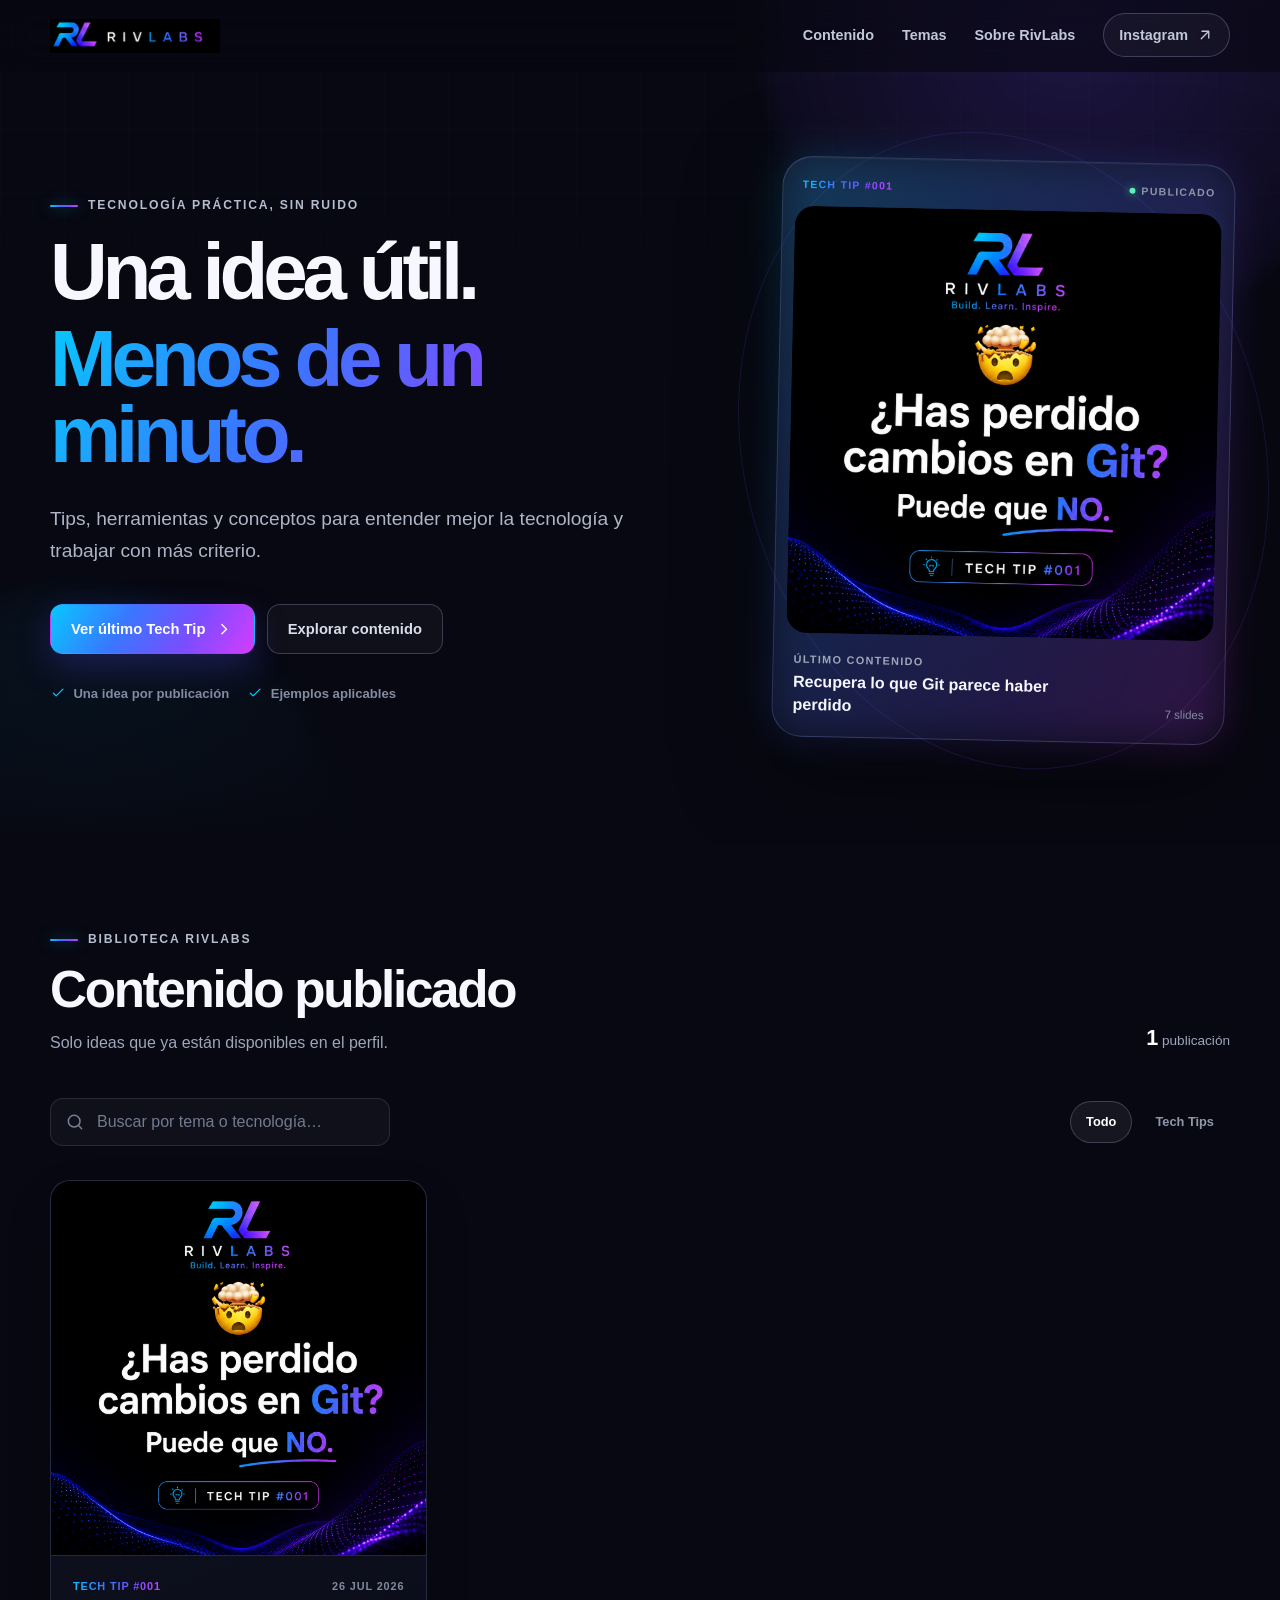
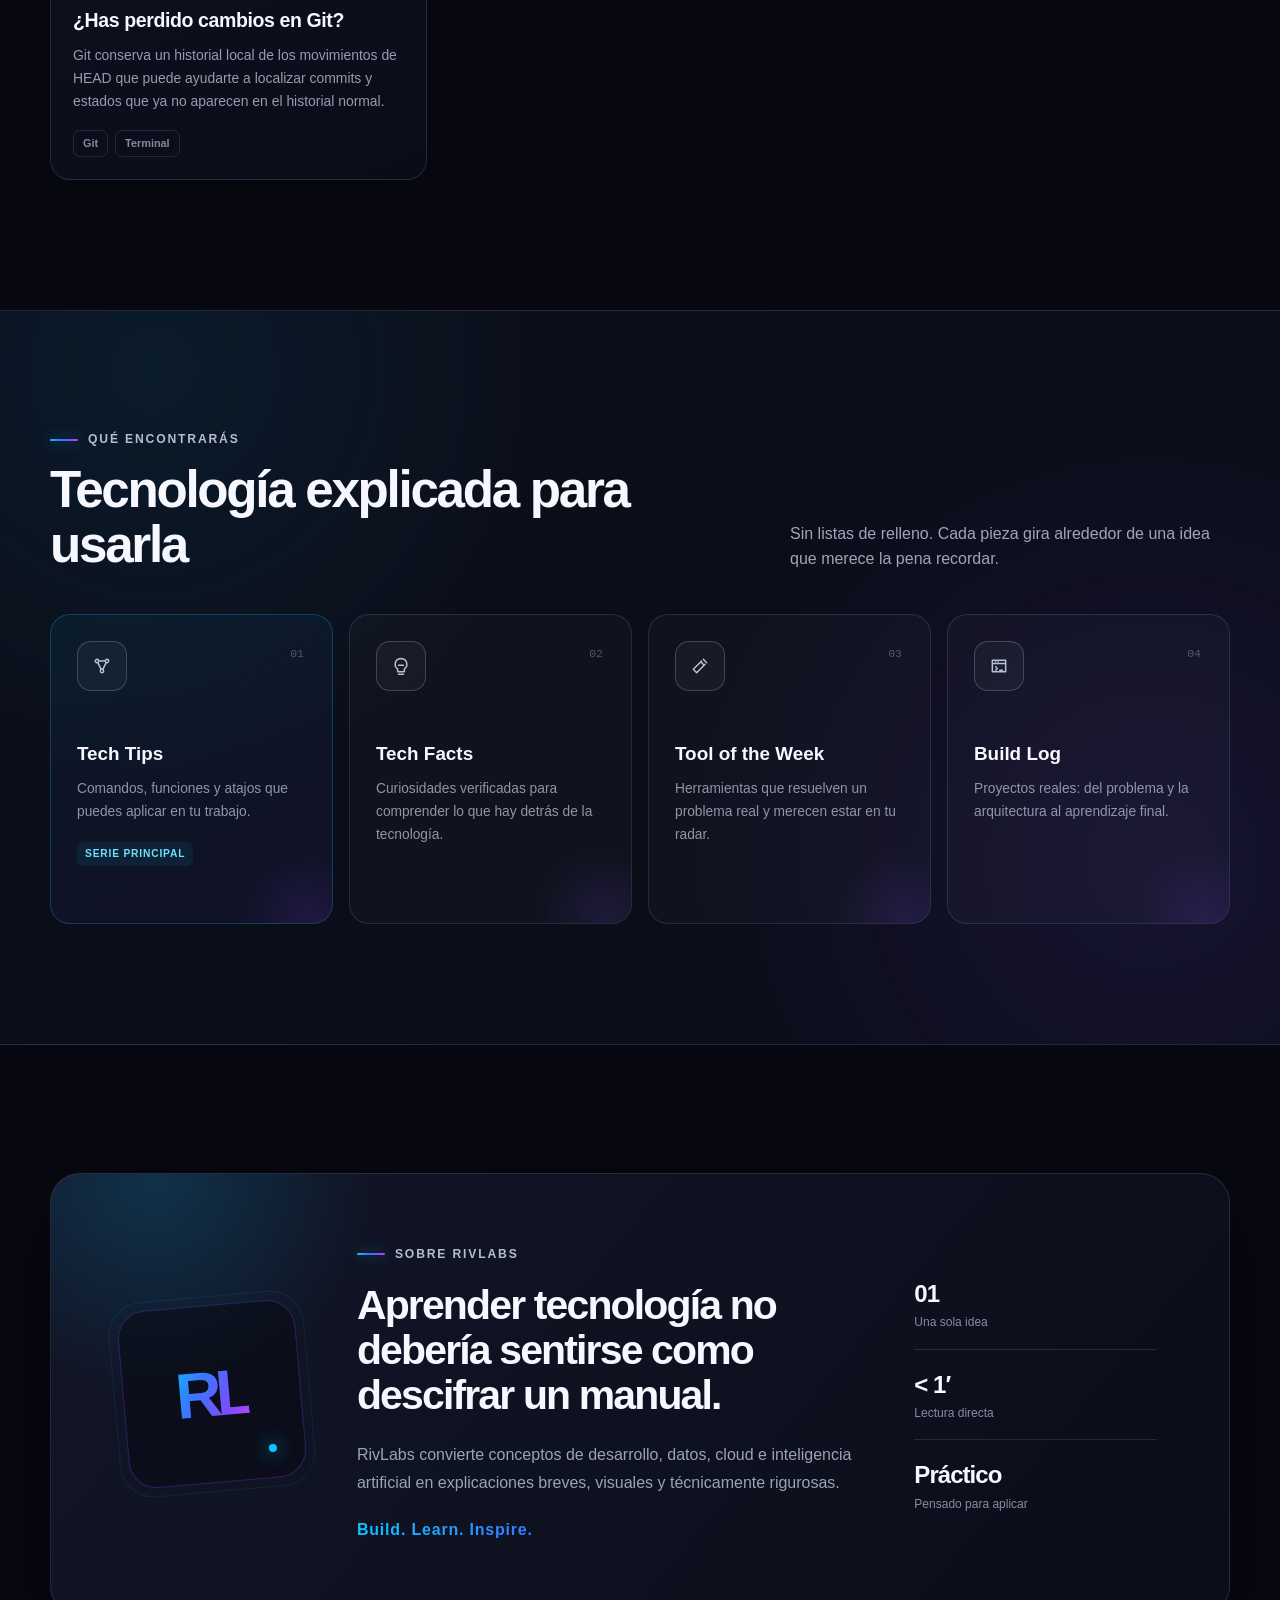
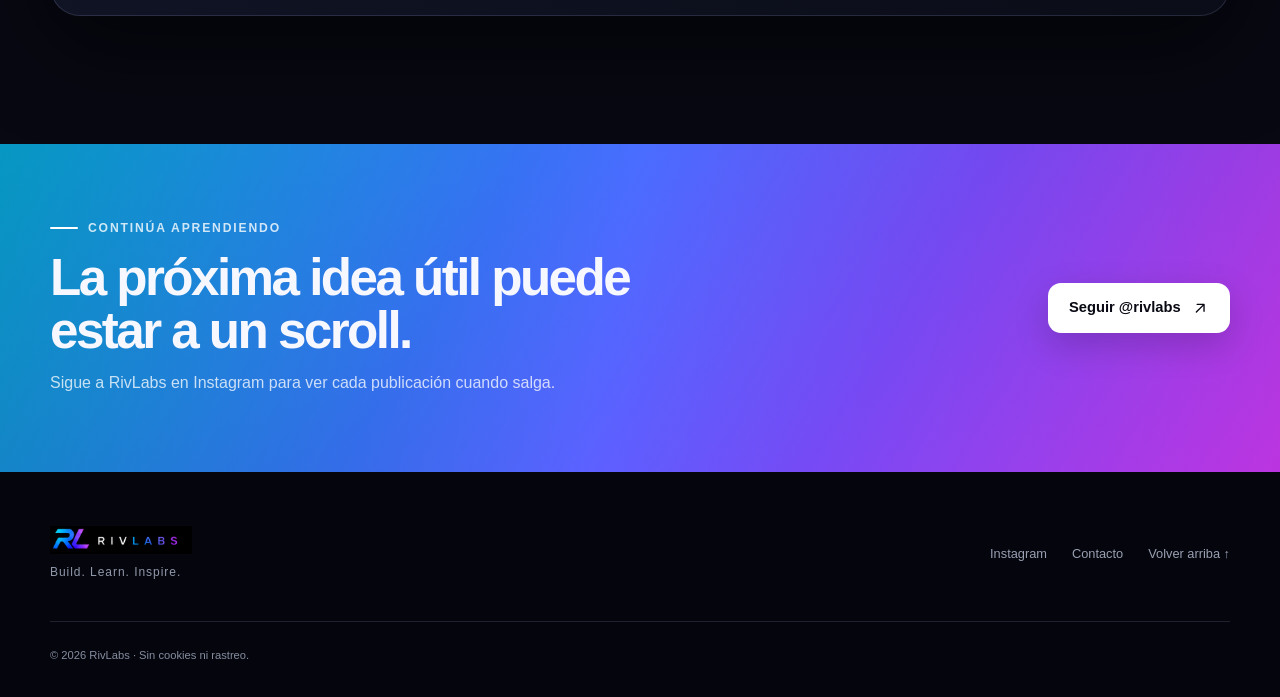
==== index.html @ 7b620192 "Launch RivLabs public content site" ====
<!doctype html>
<html lang="es">
<head>
  <meta charset="utf-8">
  <meta name="viewport" content="width=device-width, initial-scale=1">
  <meta name="theme-color" content="#070811">
  <meta name="description" content="RivLabs enseña una idea tecnológica útil en menos de un minuto: Git, Python, SQL, APIs, cloud, datos, IA y automatización.">
  <meta name="robots" content="index, follow">
  <link rel="canonical" href="https://rivlabs-arch.github.io/">
  <link rel="icon" type="image/png" href="./assets/brand/rivlabs-icon-512.png">
  <link rel="manifest" href="./site.webmanifest">
  <meta property="og:type" content="website">
  <meta property="og:locale" content="es_ES">
  <meta property="og:site_name" content="RivLabs">
  <meta property="og:title" content="RivLabs — Build. Learn. Inspire.">
  <meta property="og:description" content="Una idea tecnológica útil en menos de un minuto.">
  <meta property="og:url" content="https://rivlabs-arch.github.io/">
  <meta property="og:image" content="https://rivlabs-arch.github.io/assets/social/rivlabs-social-preview.png">
  <meta name="twitter:card" content="summary_large_image">
  <meta name="twitter:title" content="RivLabs — Build. Learn. Inspire.">
  <meta name="twitter:description" content="Una idea tecnológica útil en menos de un minuto.">
  <meta name="twitter:image" content="https://rivlabs-arch.github.io/assets/social/rivlabs-social-preview.png">
  <title>RivLabs — Una idea útil en menos de un minuto</title>
  <link rel="stylesheet" href="./styles.css">
  <script type="application/ld+json">
  {
    "@context": "https://schema.org",
    "@type": "WebSite",
    "name": "RivLabs",
    "url": "https://rivlabs-arch.github.io/",
    "description": "Una idea tecnológica útil en menos de un minuto.",
    "inLanguage": "es-ES",
    "sameAs": ["https://www.instagram.com/rivlabs/"]
  }
  </script>
</head>
<body>
  <a class="skip-link" href="#contenido">Saltar al contenido</a>

  <header class="site-header" data-header>
    <div class="header-inner shell">
      <a class="brand" href="#inicio" aria-label="RivLabs, inicio">
        <img src="./assets/brand/rivlabs-logo.png" alt="RivLabs" width="410" height="82">
      </a>

      <button class="menu-toggle" type="button" aria-expanded="false" aria-controls="main-nav" data-menu-toggle>
        <span class="sr-only">Abrir menú</span>
        <span aria-hidden="true"></span>
        <span aria-hidden="true"></span>
      </button>

      <nav class="main-nav" id="main-nav" aria-label="Navegación principal" data-nav>
        <a href="#contenido">Contenido</a>
        <a href="#temas">Temas</a>
        <a href="#sobre-rivlabs">Sobre RivLabs</a>
        <a class="nav-cta" href="https://www.instagram.com/rivlabs/" target="_blank" rel="noopener noreferrer">
          Instagram
          <svg aria-hidden="true" viewBox="0 0 24 24"><path d="M7 17 17 7M8 7h9v9"/></svg>
        </a>
      </nav>
    </div>
  </header>

  <main id="contenido">
    <section class="hero" id="inicio" aria-labelledby="hero-title">
      <div class="hero-glow hero-glow-a" aria-hidden="true"></div>
      <div class="hero-glow hero-glow-b" aria-hidden="true"></div>
      <div class="hero-grid" aria-hidden="true"></div>

      <div class="shell hero-layout">
        <div class="hero-copy">
          <p class="eyebrow"><span></span> Tecnología práctica, sin ruido</p>
          <h1 id="hero-title">Una idea útil.<br><span>Menos de un minuto.</span></h1>
          <p class="hero-lede">Tips, herramientas y conceptos para entender mejor la tecnología y trabajar con más criterio.</p>
          <div class="hero-actions">
            <button class="button button-primary" type="button" data-open-post="tech-tip-001">
              Ver último Tech Tip
              <svg aria-hidden="true" viewBox="0 0 24 24"><path d="m9 18 6-6-6-6"/></svg>
            </button>
            <a class="button button-quiet" href="#contenido-publicado">Explorar contenido</a>
          </div>
          <div class="hero-proof" aria-label="Características de RivLabs">
            <span><svg aria-hidden="true" viewBox="0 0 24 24"><path d="m5 12 4 4L19 6"/></svg> Una idea por publicación</span>
            <span><svg aria-hidden="true" viewBox="0 0 24 24"><path d="m5 12 4 4L19 6"/></svg> Ejemplos aplicables</span>
          </div>
        </div>

        <article class="featured-card" aria-label="Última publicación: Tech Tip 001">
          <div class="featured-orbit" aria-hidden="true"></div>
          <div class="featured-meta">
            <span class="series-badge">TECH TIP #001</span>
            <span class="new-badge"><i></i> Publicado</span>
          </div>
          <button class="featured-cover" type="button" data-open-post="tech-tip-001" aria-label="Abrir Tech Tip 001: ¿Has perdido cambios en Git?">
            <img src="./assets/posts/tech-tip-001/tech_tip_001_slide_01.png" width="1254" height="1254" alt="Portada del Tech Tip 001: ¿Has perdido cambios en Git? Puede que no.">
            <span class="cover-action" aria-hidden="true">
              <svg viewBox="0 0 24 24"><path d="M8 5v14l11-7Z"/></svg>
            </span>
          </button>
          <div class="featured-footer">
            <div>
              <p>Último contenido</p>
              <h2>Recupera lo que Git parece haber perdido</h2>
            </div>
            <span class="slide-count">7 slides</span>
          </div>
        </article>
      </div>
    </section>

    <section class="content-section shell" id="contenido-publicado" aria-labelledby="content-title">
      <div class="section-heading">
        <div>
          <p class="eyebrow"><span></span> Biblioteca RivLabs</p>
          <h2 id="content-title">Contenido publicado</h2>
          <p>Solo ideas que ya están disponibles en el perfil.</p>
        </div>
        <p class="content-total" role="status" aria-live="polite" aria-atomic="true"><strong data-result-count>1</strong> <span data-result-label>publicación</span></p>
      </div>

      <div class="content-controls" aria-label="Buscar y filtrar contenido">
        <label class="search-control">
          <span class="sr-only">Buscar contenido</span>
          <svg aria-hidden="true" viewBox="0 0 24 24"><circle cx="11" cy="11" r="7"/><path d="m20 20-4-4"/></svg>
          <input type="search" placeholder="Buscar por tema o tecnología…" autocomplete="off" data-search>
        </label>
        <div class="filter-group" role="group" aria-label="Filtrar por serie">
          <button class="filter-chip is-active" type="button" data-filter="all" aria-pressed="true">Todo</button>
          <button class="filter-chip" type="button" data-filter="Tech Tips" aria-pressed="false">Tech Tips</button>
        </div>
      </div>

      <div class="content-grid" data-content-grid>
        <article class="post-card" data-post-card data-series="Tech Tips" data-search-text="git reflog recuperar commits cambios historial head tech tips">
          <button class="post-cover" type="button" data-open-post="tech-tip-001" aria-label="Leer Tech Tip 001: ¿Has perdido cambios en Git?">
            <img src="./assets/posts/tech-tip-001/tech_tip_001_slide_01.png" width="1254" height="1254" loading="lazy" alt="Portada del Tech Tip 001 sobre git reflog">
            <span class="post-overlay" aria-hidden="true">Leer carrusel <svg viewBox="0 0 24 24"><path d="m9 18 6-6-6-6"/></svg></span>
          </button>
          <div class="post-body">
            <div class="post-meta">
              <span>TECH TIP #001</span>
              <time datetime="2026-07-26">26 jul 2026</time>
            </div>
            <h3>¿Has perdido cambios en Git?</h3>
            <p>Descubre cómo <code>git reflog</code> puede ayudarte a localizar commits y estados que parecían perdidos.</p>
            <div class="post-tags" aria-label="Temas">
              <span>Git</span><span>Terminal</span>
            </div>
          </div>
        </article>
      </div>

      <div class="empty-state" hidden data-empty-state>
        <span aria-hidden="true">⌘</span>
        <h3>No hay resultados</h3>
        <p>Prueba con otra búsqueda o vuelve a mostrar todo el contenido.</p>
        <button class="button button-quiet" type="button" data-clear-filters>Limpiar filtros</button>
      </div>
    </section>

    <section class="topics-section" id="temas" aria-labelledby="topics-title">
      <div class="shell">
        <div class="section-heading topics-heading">
          <div>
            <p class="eyebrow"><span></span> Qué encontrarás</p>
            <h2 id="topics-title">Tecnología explicada para usarla</h2>
          </div>
          <p>Sin listas de relleno. Cada pieza gira alrededor de una idea que merece la pena recordar.</p>
        </div>

        <div class="topic-grid">
          <article class="topic-card topic-card-primary">
            <div class="topic-icon" aria-hidden="true"><svg viewBox="0 0 24 24"><circle cx="6" cy="6" r="2"/><circle cx="18" cy="6" r="2"/><circle cx="12" cy="18" r="2"/><path d="M8 6h8M7 8l4 8m6-8-4 8"/></svg></div>
            <span>01</span>
            <h3>Tech Tips</h3>
            <p>Comandos, funciones y atajos que puedes aplicar en tu trabajo.</p>
            <small>Serie principal</small>
          </article>
          <article class="topic-card">
            <div class="topic-icon" aria-hidden="true"><svg viewBox="0 0 24 24"><path d="M12 3a7 7 0 0 0-4 12.74V19h8v-3.26A7 7 0 0 0 12 3Z"/><path d="M9 22h6M9 11h6"/></svg></div>
            <span>02</span>
            <h3>Tech Facts</h3>
            <p>Curiosidades verificadas para comprender lo que hay detrás de la tecnología.</p>
          </article>
          <article class="topic-card">
            <div class="topic-icon" aria-hidden="true"><svg viewBox="0 0 24 24"><path d="M14 6 4 16l4 4L18 10M13 7l4 4M16 4l4 4"/></svg></div>
            <span>03</span>
            <h3>Tool of the Week</h3>
            <p>Herramientas que resuelven un problema real y merecen estar en tu radar.</p>
          </article>
          <article class="topic-card">
            <div class="topic-icon" aria-hidden="true"><svg viewBox="0 0 24 24"><path d="M4 5h16v14H4zM4 9h16M8 7h.01M11 7h.01"/><path d="m8 13 2 2-2 2M13 17h3"/></svg></div>
            <span>04</span>
            <h3>Build Log</h3>
            <p>Proyectos reales: del problema y la arquitectura al aprendizaje final.</p>
          </article>
        </div>
      </div>
    </section>

    <section class="about-section shell" id="sobre-rivlabs" aria-labelledby="about-title">
      <div class="about-panel">
        <div class="about-mark" aria-hidden="true">
          <span>RL</span>
          <i></i>
        </div>
        <div class="about-copy">
          <p class="eyebrow"><span></span> Sobre RivLabs</p>
          <h2 id="about-title">Aprender tecnología no debería sentirse como descifrar un manual.</h2>
          <p>RivLabs convierte conceptos de desarrollo, datos, cloud e inteligencia artificial en explicaciones breves, visuales y técnicamente rigurosas.</p>
          <p class="about-signoff">Build. Learn. Inspire.</p>
        </div>
        <div class="about-values" aria-label="Principios editoriales">
          <div><strong>01</strong><span>Una sola idea</span></div>
          <div><strong>&lt; 1′</strong><span>Lectura directa</span></div>
          <div><strong>Práctico</strong><span>Pensado para aplicar</span></div>
        </div>
      </div>
    </section>

    <section class="cta-section" aria-labelledby="cta-title">
      <div class="cta-noise" aria-hidden="true"></div>
      <div class="shell cta-inner">
        <div>
          <p class="eyebrow"><span></span> Continúa aprendiendo</p>
          <h2 id="cta-title">La próxima idea útil puede estar a un scroll.</h2>
          <p>Sigue a RivLabs en Instagram para ver cada publicación cuando salga.</p>
        </div>
        <a class="button button-light" href="https://www.instagram.com/rivlabs/" target="_blank" rel="noopener noreferrer">
          Seguir @rivlabs
          <svg aria-hidden="true" viewBox="0 0 24 24"><path d="M7 17 17 7M8 7h9v9"/></svg>
        </a>
      </div>
    </section>
  </main>

  <footer class="site-footer">
    <div class="shell footer-inner">
      <div class="footer-brand">
        <img src="./assets/brand/rivlabs-logo.png" alt="RivLabs" width="410" height="82">
        <p>Build. Learn. Inspire.</p>
      </div>
      <div class="footer-links">
        <a href="https://www.instagram.com/rivlabs/" target="_blank" rel="noopener noreferrer">Instagram</a>
        <a href="mailto:rivlabs.info@gmail.com">Contacto</a>
        <a href="#inicio">Volver arriba ↑</a>
      </div>
      <p class="footer-note">© <span data-year>2026</span> RivLabs · Sin cookies ni rastreo.</p>
    </div>
  </footer>

  <dialog class="reader" data-reader aria-labelledby="reader-title">
    <div class="reader-shell">
      <header class="reader-header">
        <div>
          <p data-reader-series>TECH TIP #001</p>
          <h2 id="reader-title" data-reader-title>¿Has perdido cambios en Git?</h2>
        </div>
        <button class="icon-button" type="button" data-close-reader aria-label="Cerrar carrusel">
          <svg aria-hidden="true" viewBox="0 0 24 24"><path d="m6 6 12 12M18 6 6 18"/></svg>
        </button>
      </header>

      <div class="reader-content">
        <button class="carousel-button carousel-prev" type="button" data-prev-slide aria-label="Diapositiva anterior">
          <svg aria-hidden="true" viewBox="0 0 24 24"><path d="m15 18-6-6 6-6"/></svg>
        </button>

        <div class="carousel-viewport" data-carousel-viewport>
          <div class="carousel-track" data-carousel-track></div>
        </div>

        <button class="carousel-button carousel-next" type="button" data-next-slide aria-label="Diapositiva siguiente">
          <svg aria-hidden="true" viewBox="0 0 24 24"><path d="m9 18 6-6-6-6"/></svg>
        </button>
      </div>

      <footer class="reader-footer">
        <div class="reader-progress">
          <span class="reader-counter" data-reader-counter aria-live="polite">1 / 7</span>
          <span class="sr-only" data-slide-announcement aria-live="polite" aria-atomic="true"></span>
          <div class="progress-track" aria-hidden="true"><span data-reader-progress></span></div>
          <div class="carousel-dots" data-carousel-dots aria-label="Seleccionar diapositiva"></div>
        </div>
        <div class="reader-actions">
          <button class="text-button" type="button" data-share-post>
            <svg aria-hidden="true" viewBox="0 0 24 24"><circle cx="18" cy="5" r="2"/><circle cx="6" cy="12" r="2"/><circle cx="18" cy="19" r="2"/><path d="m8 11 8-5M8 13l8 5"/></svg>
            <span data-share-label>Compartir</span>
          </button>
          <a class="text-button" href="https://www.instagram.com/rivlabs/" target="_blank" rel="noopener noreferrer">
            Ver en Instagram
            <svg aria-hidden="true" viewBox="0 0 24 24"><path d="M7 17 17 7M8 7h9v9"/></svg>
          </a>
        </div>
      </footer>
    </div>
  </dialog>

  <div class="toast" role="status" aria-live="polite" aria-atomic="true" data-toast></div>
  <script src="./app.js" defer></script>
</body>
</html>
---- styles.css ----
:root {
  color-scheme: dark;
  --bg: #070811;
  --bg-soft: #0b0d19;
  --surface: rgba(15, 18, 34, 0.78);
  --surface-solid: #101321;
  --surface-hover: #161a2e;
  --line: rgba(190, 200, 255, 0.14);
  --line-strong: rgba(190, 200, 255, 0.24);
  --text: #f6f7ff;
  --muted: #9ea6ba;
  --cyan: #08c7ff;
  --blue: #3977ff;
  --violet: #7b4dff;
  --magenta: #d53cff;
  --gradient: linear-gradient(120deg, var(--cyan) 0%, var(--blue) 36%, var(--violet) 68%, var(--magenta) 100%);
  --shadow: 0 28px 90px rgba(0, 0, 0, 0.5);
  --radius-sm: 12px;
  --radius-md: 20px;
  --radius-lg: 30px;
  --shell: 1180px;
  --header: 72px;
}

*,
*::before,
*::after {
  box-sizing: border-box;
}

html {
  scroll-behavior: smooth;
  scroll-padding-top: calc(var(--header) + 24px);
}

body {
  margin: 0;
  min-width: 320px;
  background: var(--bg);
  color: var(--text);
  font-family: Inter, ui-sans-serif, -apple-system, BlinkMacSystemFont, "Segoe UI", sans-serif;
  font-size: 16px;
  line-height: 1.6;
  text-rendering: optimizeLegibility;
  -webkit-font-smoothing: antialiased;
}

body.reader-open,
body.menu-open {
  overflow: hidden;
}

button,
input {
  font: inherit;
}

button,
a {
  -webkit-tap-highlight-color: transparent;
}

button {
  color: inherit;
}

a {
  color: inherit;
  text-decoration: none;
}

img {
  display: block;
  max-width: 100%;
}

svg {
  width: 1.25em;
  height: 1.25em;
  fill: none;
  stroke: currentColor;
  stroke-width: 1.8;
  stroke-linecap: round;
  stroke-linejoin: round;
}

::selection {
  background: rgba(123, 77, 255, 0.55);
  color: white;
}

:focus-visible {
  outline: 3px solid rgba(8, 199, 255, 0.8);
  outline-offset: 4px;
}

.sr-only {
  position: absolute;
  width: 1px;
  height: 1px;
  padding: 0;
  margin: -1px;
  overflow: hidden;
  clip: rect(0, 0, 0, 0);
  white-space: nowrap;
  border: 0;
}

.skip-link {
  position: fixed;
  z-index: 1000;
  top: 12px;
  left: 12px;
  padding: 10px 16px;
  border-radius: 10px;
  background: white;
  color: #090a12;
  transform: translateY(-150%);
  transition: transform 160ms ease;
}

.skip-link:focus {
  transform: translateY(0);
}

.shell {
  width: min(calc(100% - 48px), var(--shell));
  margin-inline: auto;
}

.site-header {
  position: fixed;
  z-index: 100;
  inset: 0 0 auto;
  height: var(--header);
  border-bottom: 1px solid transparent;
  background: rgba(7, 8, 17, 0.62);
  backdrop-filter: blur(18px);
  -webkit-backdrop-filter: blur(18px);
  transition: border-color 180ms ease, background 180ms ease;
}

.site-header.is-scrolled {
  border-color: var(--line);
  background: rgba(7, 8, 17, 0.9);
}

.header-inner {
  height: 100%;
  display: flex;
  align-items: center;
  justify-content: space-between;
  gap: 32px;
}

.brand {
  display: inline-flex;
  align-items: center;
  min-height: 44px;
}

.brand img {
  width: 170px;
  height: auto;
}

.main-nav {
  display: flex;
  align-items: center;
  gap: 28px;
  color: #c2c8d8;
  font-size: 0.9rem;
  font-weight: 600;
}

.main-nav > a:not(.nav-cta) {
  position: relative;
  padding: 12px 0;
  transition: color 160ms ease;
}

.main-nav > a:not(.nav-cta)::after {
  content: "";
  position: absolute;
  inset: auto 0 7px;
  height: 1px;
  background: var(--gradient);
  transform: scaleX(0);
  transform-origin: right;
  transition: transform 180ms ease;
}

.main-nav > a:hover {
  color: white;
}

.main-nav > a:hover::after {
  transform: scaleX(1);
  transform-origin: left;
}

.nav-cta {
  display: inline-flex;
  min-height: 44px;
  align-items: center;
  gap: 8px;
  padding: 8px 15px;
  border: 1px solid var(--line-strong);
  border-radius: 999px;
  background: rgba(255, 255, 255, 0.04);
  transition: border-color 160ms ease, background 160ms ease, transform 160ms ease;
}

.nav-cta:hover {
  border-color: rgba(8, 199, 255, 0.55);
  background: rgba(8, 199, 255, 0.08);
  transform: translateY(-1px);
}

.menu-toggle {
  display: none;
  width: 46px;
  height: 46px;
  place-items: center;
  border: 1px solid var(--line);
  border-radius: 13px;
  background: rgba(255, 255, 255, 0.04);
  cursor: pointer;
}

.menu-toggle > span:not(.sr-only) {
  position: absolute;
  width: 19px;
  height: 1.5px;
  background: currentColor;
  transition: transform 180ms ease;
}

.menu-toggle > span:nth-child(2) {
  transform: translateY(-4px);
}

.menu-toggle > span:nth-child(3) {
  transform: translateY(4px);
}

.menu-toggle[aria-expanded="true"] > span:nth-child(2) {
  transform: rotate(45deg);
}

.menu-toggle[aria-expanded="true"] > span:nth-child(3) {
  transform: rotate(-45deg);
}

.hero {
  position: relative;
  isolation: isolate;
  min-height: 790px;
  padding: calc(var(--header) + 88px) 0 104px;
  overflow: hidden;
}

.hero::after {
  content: "";
  position: absolute;
  z-index: -1;
  inset: auto 0 0;
  height: 220px;
  background: linear-gradient(transparent, var(--bg));
  pointer-events: none;
}

.hero-grid {
  position: absolute;
  z-index: -4;
  inset: 0;
  opacity: 0.23;
  background-image:
    linear-gradient(rgba(105, 117, 170, 0.11) 1px, transparent 1px),
    linear-gradient(90deg, rgba(105, 117, 170, 0.11) 1px, transparent 1px);
  background-size: 64px 64px;
  mask-image: linear-gradient(to bottom, black 10%, transparent 88%);
}

.hero-glow {
  position: absolute;
  z-index: -3;
  border-radius: 50%;
  filter: blur(10px);
  opacity: 0.45;
  pointer-events: none;
}

.hero-glow-a {
  width: 620px;
  height: 620px;
  top: -280px;
  right: -100px;
  background: radial-gradient(circle, rgba(123, 77, 255, 0.45), rgba(123, 77, 255, 0));
}

.hero-glow-b {
  width: 520px;
  height: 520px;
  bottom: -260px;
  left: -180px;
  background: radial-gradient(circle, rgba(8, 199, 255, 0.25), rgba(8, 199, 255, 0));
}

.hero-layout {
  display: grid;
  grid-template-columns: minmax(0, 1.02fr) minmax(380px, 0.74fr);
  align-items: center;
  gap: clamp(54px, 8vw, 116px);
}

.hero-copy {
  max-width: 690px;
}

.eyebrow {
  display: flex;
  align-items: center;
  gap: 10px;
  margin: 0 0 20px;
  color: #b5bdcf;
  font-size: 0.76rem;
  font-weight: 750;
  letter-spacing: 0.15em;
  line-height: 1.4;
  text-transform: uppercase;
}

.eyebrow > span {
  width: 28px;
  height: 2px;
  border-radius: 2px;
  background: var(--gradient);
  box-shadow: 0 0 14px rgba(8, 199, 255, 0.6);
}

.hero h1 {
  margin: 0;
  font-size: clamp(3.35rem, 6.25vw, 6.05rem);
  font-weight: 780;
  letter-spacing: -0.065em;
  line-height: 0.95;
}

.hero h1 span {
  display: inline-block;
  margin-top: 0.13em;
  background: var(--gradient);
  background-clip: text;
  -webkit-background-clip: text;
  color: transparent;
}

.hero-lede {
  max-width: 590px;
  margin: 30px 0 0;
  color: #aeb5c7;
  font-size: clamp(1.05rem, 1.5vw, 1.24rem);
  line-height: 1.7;
}

.hero-actions {
  display: flex;
  flex-wrap: wrap;
  gap: 12px;
  margin-top: 36px;
}

.button {
  display: inline-flex;
  min-height: 50px;
  align-items: center;
  justify-content: center;
  gap: 10px;
  padding: 12px 20px;
  border: 1px solid transparent;
  border-radius: 13px;
  font-size: 0.92rem;
  font-weight: 700;
  line-height: 1;
  cursor: pointer;
  transition: transform 170ms ease, border-color 170ms ease, background 170ms ease, box-shadow 170ms ease;
}

.button:hover {
  transform: translateY(-2px);
}

.button-primary {
  position: relative;
  overflow: hidden;
  background: var(--gradient);
  color: white;
  box-shadow: 0 12px 34px rgba(88, 70, 255, 0.25);
}

.button-primary::before {
  content: "";
  position: absolute;
  inset: 0;
  background: linear-gradient(100deg, transparent 20%, rgba(255, 255, 255, 0.22), transparent 80%);
  transform: translateX(-120%);
  transition: transform 500ms ease;
}

.button-primary:hover::before {
  transform: translateX(120%);
}

.button-quiet {
  border-color: var(--line-strong);
  background: rgba(255, 255, 255, 0.035);
  color: #d9ddeb;
}

.button-quiet:hover {
  border-color: rgba(123, 77, 255, 0.55);
  background: rgba(123, 77, 255, 0.09);
}

.button-light {
  flex: 0 0 auto;
  background: white;
  color: #080912;
  box-shadow: 0 12px 35px rgba(0, 0, 0, 0.18);
}

.hero-proof {
  display: flex;
  flex-wrap: wrap;
  gap: 18px;
  margin-top: 29px;
  color: #838ca1;
  font-size: 0.82rem;
  font-weight: 550;
}

.hero-proof span {
  display: inline-flex;
  align-items: center;
  gap: 7px;
}

.hero-proof svg {
  color: var(--cyan);
}

.featured-card {
  position: relative;
  padding: 12px;
  border: 1px solid rgba(178, 189, 255, 0.2);
  border-radius: var(--radius-lg);
  background: linear-gradient(145deg, rgba(22, 27, 50, 0.9), rgba(9, 11, 22, 0.92));
  box-shadow: var(--shadow), inset 0 1px rgba(255, 255, 255, 0.05);
  transform: rotate(1.2deg);
}

.featured-card::before {
  content: "";
  position: absolute;
  z-index: -1;
  inset: -1px;
  border-radius: inherit;
  background: var(--gradient);
  opacity: 0.19;
  filter: blur(20px);
}

.featured-orbit {
  position: absolute;
  z-index: -2;
  inset: -34px;
  border: 1px solid rgba(123, 77, 255, 0.15);
  border-radius: 50%;
  transform: rotate(-18deg);
}

.featured-orbit::after {
  content: "";
  position: absolute;
  top: 26%;
  right: -4px;
  width: 8px;
  height: 8px;
  border-radius: 50%;
  background: var(--cyan);
  box-shadow: 0 0 20px var(--cyan);
}

.featured-meta {
  display: flex;
  align-items: center;
  justify-content: space-between;
  gap: 12px;
  padding: 7px 7px 13px;
}

.series-badge,
.new-badge {
  font-size: 0.66rem;
  font-weight: 800;
  letter-spacing: 0.12em;
  text-transform: uppercase;
}

.series-badge {
  background: var(--gradient);
  background-clip: text;
  -webkit-background-clip: text;
  color: transparent;
}

.new-badge {
  display: inline-flex;
  align-items: center;
  gap: 6px;
  color: #8c95a8;
}

.new-badge i {
  width: 6px;
  height: 6px;
  border-radius: 50%;
  background: #5cf2b5;
  box-shadow: 0 0 10px rgba(92, 242, 181, 0.7);
}

.featured-cover,
.post-cover {
  position: relative;
  display: block;
  width: 100%;
  padding: 0;
  overflow: hidden;
  border: 0;
  background: #060710;
  cursor: pointer;
}

.featured-cover {
  border-radius: 20px;
}

.featured-cover img,
.post-cover img {
  width: 100%;
  height: auto;
  transition: transform 450ms cubic-bezier(0.22, 1, 0.36, 1), filter 220ms ease;
}

.featured-cover:hover img,
.post-cover:hover img {
  transform: scale(1.025);
  filter: brightness(0.8);
}

.cover-action {
  position: absolute;
  top: 50%;
  left: 50%;
  display: grid;
  width: 58px;
  height: 58px;
  place-items: center;
  border: 1px solid rgba(255, 255, 255, 0.33);
  border-radius: 50%;
  background: rgba(8, 10, 20, 0.72);
  opacity: 0;
  backdrop-filter: blur(10px);
  transform: translate(-50%, -42%) scale(0.9);
  transition: opacity 190ms ease, transform 190ms ease;
}

.featured-cover:hover .cover-action,
.featured-cover:focus-visible .cover-action {
  opacity: 1;
  transform: translate(-50%, -50%) scale(1);
}

.cover-action svg {
  fill: currentColor;
  stroke: none;
}

.featured-footer {
  display: flex;
  align-items: end;
  justify-content: space-between;
  gap: 16px;
  padding: 18px 8px 8px;
}

.featured-footer p {
  margin: 0 0 3px;
  color: var(--muted);
  font-size: 0.68rem;
  font-weight: 700;
  letter-spacing: 0.12em;
  text-transform: uppercase;
}

.featured-footer h2 {
  max-width: 285px;
  margin: 0;
  font-size: 1rem;
  line-height: 1.4;
}

.slide-count {
  flex: 0 0 auto;
  color: #838ca2;
  font-size: 0.72rem;
}

.content-section {
  padding: 86px 0 130px;
}

.section-heading {
  display: flex;
  align-items: end;
  justify-content: space-between;
  gap: 40px;
  margin-bottom: 42px;
}

.section-heading .eyebrow {
  margin-bottom: 15px;
}

.section-heading h2 {
  margin: 0;
  font-size: clamp(2rem, 4vw, 3.25rem);
  letter-spacing: -0.045em;
  line-height: 1.06;
}

.section-heading > div > p:last-child {
  margin: 13px 0 0;
  color: var(--muted);
}

.content-total {
  margin: 0;
  color: var(--muted);
  font-size: 0.85rem;
}

.content-total strong {
  color: white;
  font-size: 1.35rem;
}

.content-controls {
  display: flex;
  align-items: center;
  justify-content: space-between;
  gap: 22px;
  margin-bottom: 34px;
}

.search-control {
  position: relative;
  display: flex;
  min-width: min(100%, 340px);
  align-items: center;
}

.search-control svg {
  position: absolute;
  left: 15px;
  color: #788196;
  pointer-events: none;
}

.search-control input {
  width: 100%;
  height: 48px;
  padding: 0 16px 0 46px;
  border: 1px solid var(--line);
  border-radius: 13px;
  outline: 0;
  background: rgba(255, 255, 255, 0.035);
  color: white;
  transition: border-color 160ms ease, box-shadow 160ms ease, background 160ms ease;
}

.search-control input::placeholder {
  color: #727b90;
}

.search-control input:focus {
  border-color: rgba(8, 199, 255, 0.5);
  background: rgba(8, 199, 255, 0.035);
  box-shadow: 0 0 0 4px rgba(8, 199, 255, 0.08);
}

.filter-group {
  display: flex;
  align-items: center;
  gap: 7px;
  overflow-x: auto;
  scrollbar-width: none;
}

.filter-group::-webkit-scrollbar {
  display: none;
}

.filter-chip {
  min-height: 42px;
  flex: 0 0 auto;
  padding: 8px 15px;
  border: 1px solid transparent;
  border-radius: 999px;
  background: transparent;
  color: #8f98ab;
  font-size: 0.8rem;
  font-weight: 650;
  cursor: pointer;
  transition: background 160ms ease, border-color 160ms ease, color 160ms ease;
}

.filter-chip:hover {
  color: white;
}

.filter-chip.is-active {
  border-color: var(--line-strong);
  background: rgba(255, 255, 255, 0.06);
  color: white;
}

.content-grid {
  display: grid;
  grid-template-columns: repeat(3, minmax(0, 1fr));
  gap: 24px;
}

.post-card {
  max-width: 380px;
  overflow: hidden;
  border: 1px solid var(--line);
  border-radius: var(--radius-md);
  background: linear-gradient(160deg, rgba(18, 21, 38, 0.9), rgba(11, 13, 25, 0.9));
  box-shadow: 0 20px 45px rgba(0, 0, 0, 0.16);
  transition: transform 220ms ease, border-color 220ms ease, box-shadow 220ms ease;
}

.post-card:hover {
  border-color: rgba(112, 101, 255, 0.38);
  box-shadow: 0 24px 55px rgba(0, 0, 0, 0.3), 0 0 35px rgba(76, 89, 255, 0.06);
  transform: translateY(-5px);
}

.post-cover {
  aspect-ratio: 1;
  border-bottom: 1px solid var(--line);
}

.post-overlay {
  position: absolute;
  inset: auto 16px 16px;
  display: flex;
  min-height: 44px;
  align-items: center;
  justify-content: center;
  gap: 7px;
  border: 1px solid rgba(255, 255, 255, 0.22);
  border-radius: 12px;
  background: rgba(8, 9, 18, 0.8);
  font-size: 0.78rem;
  font-weight: 700;
  opacity: 0;
  backdrop-filter: blur(12px);
  transform: translateY(8px);
  transition: opacity 180ms ease, transform 180ms ease;
}

.post-cover:hover .post-overlay,
.post-cover:focus-visible .post-overlay {
  opacity: 1;
  transform: translateY(0);
}

.post-body {
  padding: 22px;
}

.post-meta {
  display: flex;
  align-items: center;
  justify-content: space-between;
  gap: 12px;
  margin-bottom: 12px;
  color: #80899d;
  font-size: 0.68rem;
  font-weight: 700;
  letter-spacing: 0.08em;
  text-transform: uppercase;
}

.post-meta span {
  background: var(--gradient);
  background-clip: text;
  -webkit-background-clip: text;
  color: transparent;
}

.post-body h3 {
  margin: 0;
  font-size: 1.22rem;
  letter-spacing: -0.02em;
  line-height: 1.3;
}

.post-body > p {
  margin: 11px 0 17px;
  color: #959db0;
  font-size: 0.87rem;
  line-height: 1.65;
}

code {
  padding: 0.12em 0.35em;
  border: 1px solid rgba(8, 199, 255, 0.15);
  border-radius: 5px;
  background: rgba(8, 199, 255, 0.07);
  color: #87e4ff;
  font-family: "Cascadia Code", "SFMono-Regular", Consolas, monospace;
  font-size: 0.88em;
}

.post-tags {
  display: flex;
  flex-wrap: wrap;
  gap: 7px;
}

.post-tags span {
  padding: 4px 9px;
  border: 1px solid var(--line);
  border-radius: 7px;
  color: #828ba0;
  font-size: 0.68rem;
  font-weight: 650;
}

.empty-state {
  min-height: 320px;
  place-items: center;
  align-content: center;
  padding: 48px 24px;
  border: 1px dashed var(--line-strong);
  border-radius: var(--radius-md);
  text-align: center;
}

.empty-state:not([hidden]) {
  display: grid;
}

.empty-state > span {
  display: grid;
  width: 54px;
  height: 54px;
  place-items: center;
  border: 1px solid var(--line-strong);
  border-radius: 15px;
  background: rgba(255, 255, 255, 0.04);
  color: #aab2c4;
  font-size: 1.4rem;
}

.empty-state h3 {
  margin: 15px 0 0;
}

.empty-state p {
  margin: 3px 0 19px;
  color: var(--muted);
}

.topics-section {
  position: relative;
  padding: 120px 0;
  border-block: 1px solid var(--line);
  background:
    radial-gradient(circle at 12% 8%, rgba(8, 199, 255, 0.08), transparent 32%),
    radial-gradient(circle at 90% 75%, rgba(123, 77, 255, 0.1), transparent 36%),
    var(--bg-soft);
}

.topics-heading > p {
  max-width: 440px;
  margin: 0;
  color: var(--muted);
}

.topic-grid {
  display: grid;
  grid-template-columns: repeat(4, minmax(0, 1fr));
  gap: 16px;
}

.topic-card {
  position: relative;
  min-height: 310px;
  padding: 26px;
  overflow: hidden;
  border: 1px solid var(--line);
  border-radius: var(--radius-md);
  background: rgba(255, 255, 255, 0.025);
  transition: border-color 200ms ease, background 200ms ease, transform 200ms ease;
}

.topic-card:hover {
  border-color: rgba(123, 77, 255, 0.32);
  background: rgba(123, 77, 255, 0.045);
  transform: translateY(-4px);
}

.topic-card::after {
  content: "";
  position: absolute;
  right: -50px;
  bottom: -70px;
  width: 150px;
  height: 150px;
  border-radius: 50%;
  background: radial-gradient(circle, rgba(123, 77, 255, 0.13), transparent 66%);
}

.topic-card-primary {
  border-color: rgba(8, 199, 255, 0.25);
  background: linear-gradient(150deg, rgba(8, 199, 255, 0.06), rgba(123, 77, 255, 0.055));
}

.topic-icon {
  display: grid;
  width: 50px;
  height: 50px;
  place-items: center;
  margin-bottom: 48px;
  border: 1px solid var(--line-strong);
  border-radius: 14px;
  background: rgba(255, 255, 255, 0.035);
  color: #b7c0d7;
}

.topic-card > span {
  position: absolute;
  top: 30px;
  right: 28px;
  color: #51586a;
  font-family: "Cascadia Code", Consolas, monospace;
  font-size: 0.72rem;
}

.topic-card h3 {
  margin: 0 0 9px;
  font-size: 1.18rem;
}

.topic-card p {
  margin: 0;
  color: #8d96aa;
  font-size: 0.86rem;
  line-height: 1.65;
}

.topic-card small {
  display: inline-flex;
  margin-top: 18px;
  padding: 4px 8px;
  border-radius: 6px;
  background: rgba(8, 199, 255, 0.08);
  color: #70dfff;
  font-size: 0.64rem;
  font-weight: 750;
  letter-spacing: 0.08em;
  text-transform: uppercase;
}

.about-section {
  padding: 128px 0;
}

.about-panel {
  position: relative;
  display: grid;
  grid-template-columns: 0.55fr 1.55fr 0.75fr;
  align-items: center;
  gap: 56px;
  padding: clamp(38px, 6vw, 72px);
  overflow: hidden;
  border: 1px solid var(--line);
  border-radius: var(--radius-lg);
  background:
    linear-gradient(130deg, rgba(18, 22, 41, 0.95), rgba(10, 12, 24, 0.94)),
    var(--bg-soft);
  box-shadow: var(--shadow);
}

.about-panel::before {
  content: "";
  position: absolute;
  top: -220px;
  left: -120px;
  width: 450px;
  height: 450px;
  border-radius: 50%;
  background: radial-gradient(circle, rgba(8, 199, 255, 0.16), transparent 68%);
  pointer-events: none;
}

.about-mark {
  position: relative;
  display: grid;
  aspect-ratio: 1;
  place-items: center;
  border: 1px solid rgba(123, 77, 255, 0.3);
  border-radius: 28px;
  background: rgba(7, 8, 17, 0.5);
  transform: rotate(-5deg);
}

.about-mark::before {
  content: "";
  position: absolute;
  inset: -10px;
  border: 1px solid rgba(8, 199, 255, 0.1);
  border-radius: 34px;
}

.about-mark span {
  background: var(--gradient);
  background-clip: text;
  -webkit-background-clip: text;
  color: transparent;
  font-size: clamp(2.4rem, 5vw, 4.7rem);
  font-weight: 850;
  letter-spacing: -0.1em;
}

.about-mark i {
  position: absolute;
  right: 16%;
  bottom: 14%;
  width: 8px;
  height: 8px;
  border-radius: 50%;
  background: var(--cyan);
  box-shadow: 0 0 18px var(--cyan);
}

.about-copy {
  position: relative;
}

.about-copy h2 {
  margin: 0;
  font-size: clamp(1.85rem, 3.2vw, 3rem);
  letter-spacing: -0.045em;
  line-height: 1.1;
}

.about-copy > p:not(.eyebrow):not(.about-signoff) {
  margin: 23px 0 0;
  color: #9aa3b7;
  line-height: 1.75;
}

.about-signoff {
  margin: 20px 0 0;
  background: var(--gradient);
  background-clip: text;
  -webkit-background-clip: text;
  color: transparent;
  font-weight: 750;
  letter-spacing: 0.05em;
}

.about-values {
  display: grid;
  gap: 16px;
}

.about-values div {
  padding-bottom: 16px;
  border-bottom: 1px solid var(--line);
}

.about-values div:last-child {
  padding-bottom: 0;
  border: 0;
}

.about-values strong,
.about-values span {
  display: block;
}

.about-values strong {
  font-size: 1.5rem;
  letter-spacing: -0.04em;
}

.about-values span {
  color: #858ea3;
  font-size: 0.75rem;
}

.cta-section {
  position: relative;
  isolation: isolate;
  padding: 76px 0;
  overflow: hidden;
  background: var(--gradient);
}

.cta-section::after {
  content: "";
  position: absolute;
  z-index: -1;
  inset: 0;
  background: linear-gradient(100deg, rgba(0, 0, 0, 0.24), transparent 48%, rgba(0, 0, 0, 0.12));
}

.cta-noise {
  position: absolute;
  z-index: -1;
  inset: 0;
  opacity: 0.17;
  background-image: radial-gradient(rgba(255, 255, 255, 0.45) 0.7px, transparent 0.7px);
  background-size: 10px 10px;
}

.cta-inner {
  display: flex;
  align-items: center;
  justify-content: space-between;
  gap: 56px;
}

.cta-inner .eyebrow {
  margin-bottom: 14px;
  color: rgba(255, 255, 255, 0.8);
}

.cta-inner .eyebrow span {
  background: white;
  box-shadow: none;
}

.cta-inner h2 {
  max-width: 680px;
  margin: 0;
  font-size: clamp(2rem, 4vw, 3.35rem);
  letter-spacing: -0.05em;
  line-height: 1.04;
}

.cta-inner p:last-child {
  margin: 13px 0 0;
  color: rgba(255, 255, 255, 0.76);
}

.site-footer {
  padding: 54px 0 32px;
  background: #05060d;
}

.footer-inner {
  display: grid;
  grid-template-columns: 1fr auto;
  align-items: center;
  gap: 36px;
}

.footer-brand img {
  width: 142px;
  height: auto;
}

.footer-brand p {
  margin: 9px 0 0;
  color: #9098aa;
  font-size: 0.75rem;
  letter-spacing: 0.08em;
}

.footer-links {
  display: flex;
  flex-wrap: wrap;
  justify-content: end;
  gap: 25px;
  color: #98a0b2;
  font-size: 0.8rem;
}

.footer-links a {
  min-height: 44px;
  display: inline-flex;
  align-items: center;
  transition: color 160ms ease;
}

.footer-links a:hover {
  color: white;
}

.footer-note {
  grid-column: 1 / -1;
  margin: 3px 0 0;
  padding-top: 25px;
  border-top: 1px solid var(--line);
  color: #858da0;
  font-size: 0.7rem;
}

.reader {
  width: min(calc(100% - 32px), 1040px);
  max-width: none;
  max-height: calc(100dvh - 32px);
  padding: 0;
  overflow: hidden;
  border: 1px solid rgba(180, 191, 255, 0.24);
  border-radius: 24px;
  background: #0b0d18;
  color: var(--text);
  box-shadow: 0 35px 120px rgba(0, 0, 0, 0.78), 0 0 70px rgba(91, 67, 255, 0.12);
}

.reader::backdrop {
  background: rgba(2, 3, 8, 0.86);
  backdrop-filter: blur(13px);
}

.reader[open] {
  animation: reader-in 210ms cubic-bezier(0.22, 1, 0.36, 1);
}

@keyframes reader-in {
  from { opacity: 0; transform: translateY(14px) scale(0.985); }
  to { opacity: 1; transform: translateY(0) scale(1); }
}

.reader-shell {
  max-height: calc(100dvh - 32px);
  overflow-y: auto;
}

.reader-header,
.reader-footer {
  display: flex;
  align-items: center;
  justify-content: space-between;
  gap: 24px;
  padding: 17px 22px;
}

.reader-header {
  border-bottom: 1px solid var(--line);
}

.reader-header p {
  margin: 0 0 2px;
  background: var(--gradient);
  background-clip: text;
  -webkit-background-clip: text;
  color: transparent;
  font-size: 0.65rem;
  font-weight: 800;
  letter-spacing: 0.12em;
}

.reader-header h2 {
  margin: 0;
  font-size: 1rem;
  line-height: 1.35;
}

.icon-button,
.carousel-button {
  display: grid;
  place-items: center;
  border: 1px solid var(--line);
  background: rgba(255, 255, 255, 0.04);
  cursor: pointer;
  transition: background 160ms ease, border-color 160ms ease, opacity 160ms ease;
}

.icon-button {
  width: 44px;
  height: 44px;
  flex: 0 0 auto;
  border-radius: 12px;
}

.icon-button:hover,
.carousel-button:hover:not(:disabled) {
  border-color: rgba(8, 199, 255, 0.4);
  background: rgba(8, 199, 255, 0.08);
}

.reader-content {
  display: grid;
  grid-template-columns: 50px minmax(0, 650px) 50px;
  align-items: center;
  justify-content: center;
  gap: 20px;
  padding: 22px;
  background:
    radial-gradient(circle at 50% 30%, rgba(59, 66, 125, 0.12), transparent 58%),
    #080a13;
}

.carousel-viewport {
  overflow: hidden;
  border: 1px solid var(--line);
  border-radius: 16px;
  background: black;
  box-shadow: 0 16px 60px rgba(0, 0, 0, 0.42);
  touch-action: pan-y;
}

.carousel-track {
  display: flex;
  will-change: transform;
  transition: transform 300ms cubic-bezier(0.22, 1, 0.36, 1);
}

.carousel-slide {
  min-width: 100%;
  margin: 0;
}

.carousel-slide img {
  width: 100%;
  height: auto;
  aspect-ratio: 1;
  object-fit: contain;
}

.carousel-button {
  width: 50px;
  height: 50px;
  border-radius: 50%;
}

.carousel-button:disabled {
  opacity: 0.28;
  cursor: not-allowed;
}

.reader-footer {
  border-top: 1px solid var(--line);
}

.reader-progress {
  display: flex;
  align-items: center;
  gap: 13px;
}

.reader-counter {
  min-width: 34px;
  color: #9ba4b7;
  font-family: "Cascadia Code", Consolas, monospace;
  font-size: 0.7rem;
}

.progress-track {
  width: 110px;
  height: 3px;
  overflow: hidden;
  border-radius: 999px;
  background: rgba(255, 255, 255, 0.1);
}

.progress-track span {
  display: block;
  width: 14.285%;
  height: 100%;
  border-radius: inherit;
  background: var(--gradient);
  transition: width 220ms ease;
}

.carousel-dots {
  display: none;
  gap: 5px;
}

.carousel-dot {
  width: 28px;
  height: 32px;
  padding: 0;
  border: 0;
  background: transparent;
  cursor: pointer;
}

.carousel-dot::after {
  content: "";
  display: block;
  width: 100%;
  height: 3px;
  border-radius: 4px;
  background: rgba(255, 255, 255, 0.12);
  transition: background 160ms ease;
}

.carousel-dot.is-active::after {
  background: var(--gradient);
}

.reader-actions {
  display: flex;
  align-items: center;
  gap: 10px;
}

.text-button {
  display: inline-flex;
  min-height: 44px;
  align-items: center;
  gap: 8px;
  padding: 8px 12px;
  border: 0;
  background: transparent;
  color: #aab2c5;
  font-size: 0.76rem;
  font-weight: 650;
  cursor: pointer;
  transition: color 160ms ease;
}

.text-button:hover {
  color: white;
}

.toast {
  position: fixed;
  z-index: 250;
  left: 50%;
  bottom: 24px;
  max-width: calc(100% - 32px);
  padding: 11px 16px;
  border: 1px solid var(--line-strong);
  border-radius: 11px;
  background: rgba(18, 21, 38, 0.95);
  color: white;
  font-size: 0.82rem;
  box-shadow: 0 15px 45px rgba(0, 0, 0, 0.45);
  opacity: 0;
  pointer-events: none;
  transform: translate(-50%, 12px);
  transition: opacity 180ms ease, transform 180ms ease;
}

.toast.is-visible {
  opacity: 1;
  transform: translate(-50%, 0);
}

@media (max-width: 1000px) {
  .hero-layout {
    grid-template-columns: minmax(0, 1fr) minmax(340px, 0.72fr);
    gap: 44px;
  }

  .hero h1 {
    font-size: clamp(3.2rem, 7.4vw, 5.2rem);
  }

  .content-controls {
    align-items: stretch;
    flex-direction: column;
  }

  .search-control {
    min-width: 100%;
  }

  .content-grid {
    grid-template-columns: repeat(2, minmax(0, 1fr));
  }

  .topic-grid {
    grid-template-columns: repeat(2, minmax(0, 1fr));
  }

  .topic-card {
    min-height: 270px;
  }

  .about-panel {
    grid-template-columns: 170px 1fr;
  }

  .about-values {
    grid-column: 1 / -1;
    grid-template-columns: repeat(3, 1fr);
  }

  .about-values div {
    padding: 0 0 0 18px;
    border: 0;
    border-left: 1px solid var(--line);
  }
}

@media (max-width: 780px) {
  :root {
    --header: 66px;
  }

  .shell {
    width: min(calc(100% - 32px), var(--shell));
  }

  .brand img {
    width: 145px;
  }

  .menu-toggle {
    position: relative;
    display: grid;
  }

  .main-nav {
    position: fixed;
    z-index: 99;
    inset: var(--header) 0 auto;
    display: grid;
    gap: 3px;
    padding: 18px 16px 24px;
    border-bottom: 1px solid var(--line);
    background: rgba(7, 8, 17, 0.98);
    opacity: 0;
    pointer-events: none;
    visibility: hidden;
    transform: translateY(-8px);
    transition: opacity 170ms ease, transform 170ms ease, visibility 0s linear 170ms;
  }

  .main-nav.is-open {
    opacity: 1;
    pointer-events: auto;
    visibility: visible;
    transform: translateY(0);
    transition-delay: 0s;
  }

  .main-nav > a:not(.nav-cta) {
    min-height: 48px;
    padding: 12px;
    border-radius: 10px;
  }

  .nav-cta {
    justify-content: center;
    margin-top: 8px;
  }

  .hero {
    min-height: auto;
    padding: calc(var(--header) + 65px) 0 86px;
  }

  .hero-layout {
    grid-template-columns: 1fr;
  }

  .hero-copy {
    max-width: 620px;
  }

  .hero h1 {
    font-size: clamp(3.1rem, 13vw, 5rem);
  }

  .featured-card {
    width: min(100%, 485px);
    justify-self: center;
    transform: none;
  }

  .section-heading,
  .topics-heading,
  .cta-inner {
    align-items: start;
    flex-direction: column;
  }

  .section-heading {
    gap: 18px;
  }

  .topics-heading > p {
    max-width: 590px;
  }

  .content-total {
    align-self: flex-start;
  }

  .content-section,
  .about-section {
    padding-block: 88px;
  }

  .topics-section {
    padding-block: 88px;
  }

  .about-panel {
    grid-template-columns: 1fr;
    gap: 34px;
  }

  .about-mark {
    width: 145px;
  }

  .about-values {
    grid-column: auto;
  }

  .cta-inner {
    gap: 34px;
  }

  .button-light {
    width: 100%;
  }

  .reader {
    width: 100%;
    max-height: 100dvh;
    border-inline: 0;
    border-radius: 0;
  }

  .reader-shell {
    max-height: 100dvh;
  }

  .reader-content {
    grid-template-columns: 44px minmax(0, 1fr) 44px;
    gap: 10px;
    padding: 16px 10px;
  }

  .carousel-button {
    width: 44px;
    height: 44px;
  }

  .progress-track {
    display: none;
  }
}

@media (max-width: 580px) {
  .hero-actions {
    align-items: stretch;
    flex-direction: column;
  }

  .hero-actions .button {
    width: 100%;
  }

  .hero-proof {
    align-items: start;
    flex-direction: column;
    gap: 9px;
  }

  .content-grid,
  .topic-grid {
    grid-template-columns: 1fr;
  }

  .post-card {
    max-width: none;
  }

  .topic-card {
    min-height: 245px;
  }

  .about-values {
    grid-template-columns: 1fr;
  }

  .about-values div {
    padding: 0 0 13px;
    border: 0;
    border-bottom: 1px solid var(--line);
  }

  .footer-inner {
    grid-template-columns: 1fr;
    gap: 22px;
  }

  .footer-links {
    justify-content: start;
    gap: 16px;
  }

  .footer-note {
    grid-column: auto;
  }

  .reader-header,
  .reader-footer {
    padding: 13px 14px;
  }

  .reader-content {
    position: relative;
    display: block;
    padding: 10px;
  }

  .carousel-button {
    position: absolute;
    z-index: 2;
    top: 50%;
    border-color: rgba(255, 255, 255, 0.24);
    background: rgba(5, 6, 14, 0.74);
    backdrop-filter: blur(8px);
    transform: translateY(-50%);
  }

  .carousel-prev {
    left: 17px;
  }

  .carousel-next {
    right: 17px;
  }

  .reader-footer {
    align-items: start;
    flex-direction: column;
    gap: 7px;
  }

  .reader-progress,
  .reader-actions {
    width: 100%;
    justify-content: space-between;
  }
}

@media (prefers-reduced-motion: reduce) {
  html {
    scroll-behavior: auto;
  }

  *,
  *::before,
  *::after {
    scroll-behavior: auto !important;
    animation-duration: 0.01ms !important;
    animation-iteration-count: 1 !important;
    transition-duration: 0.01ms !important;
  }
}
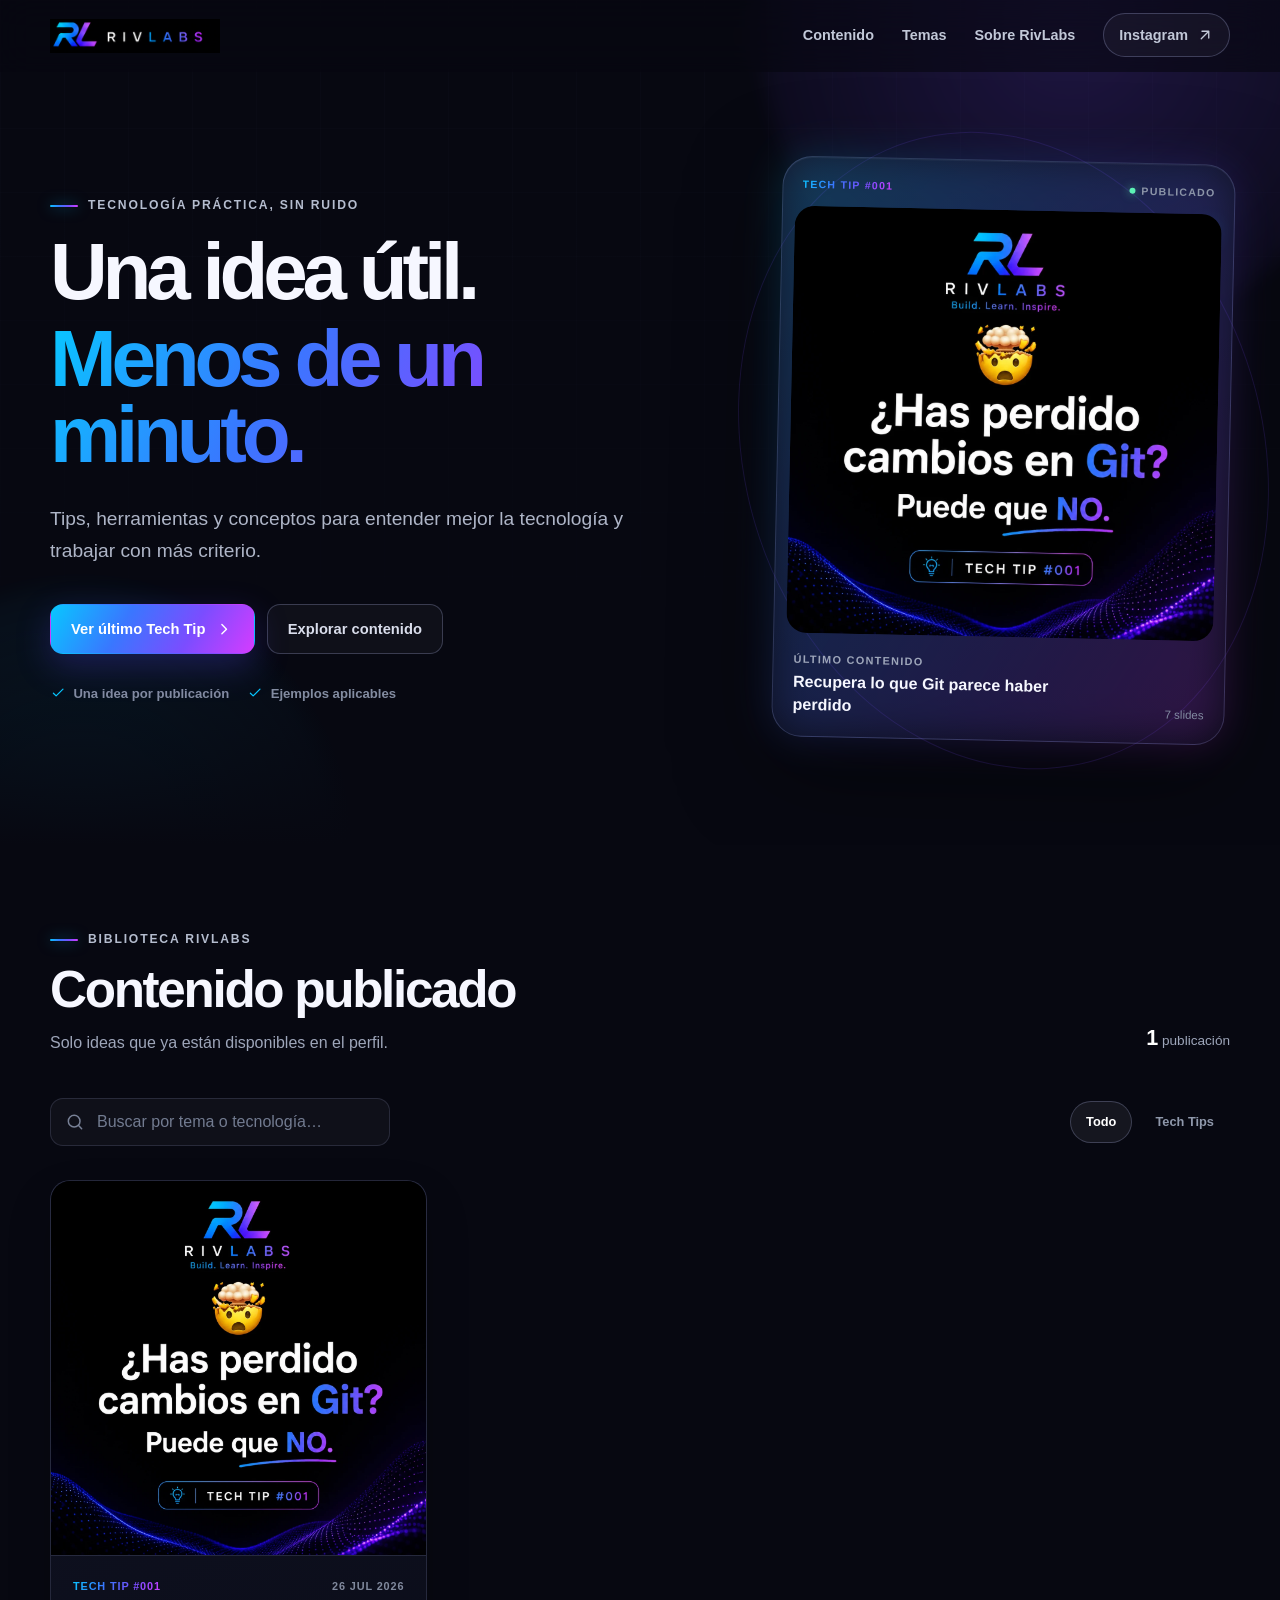
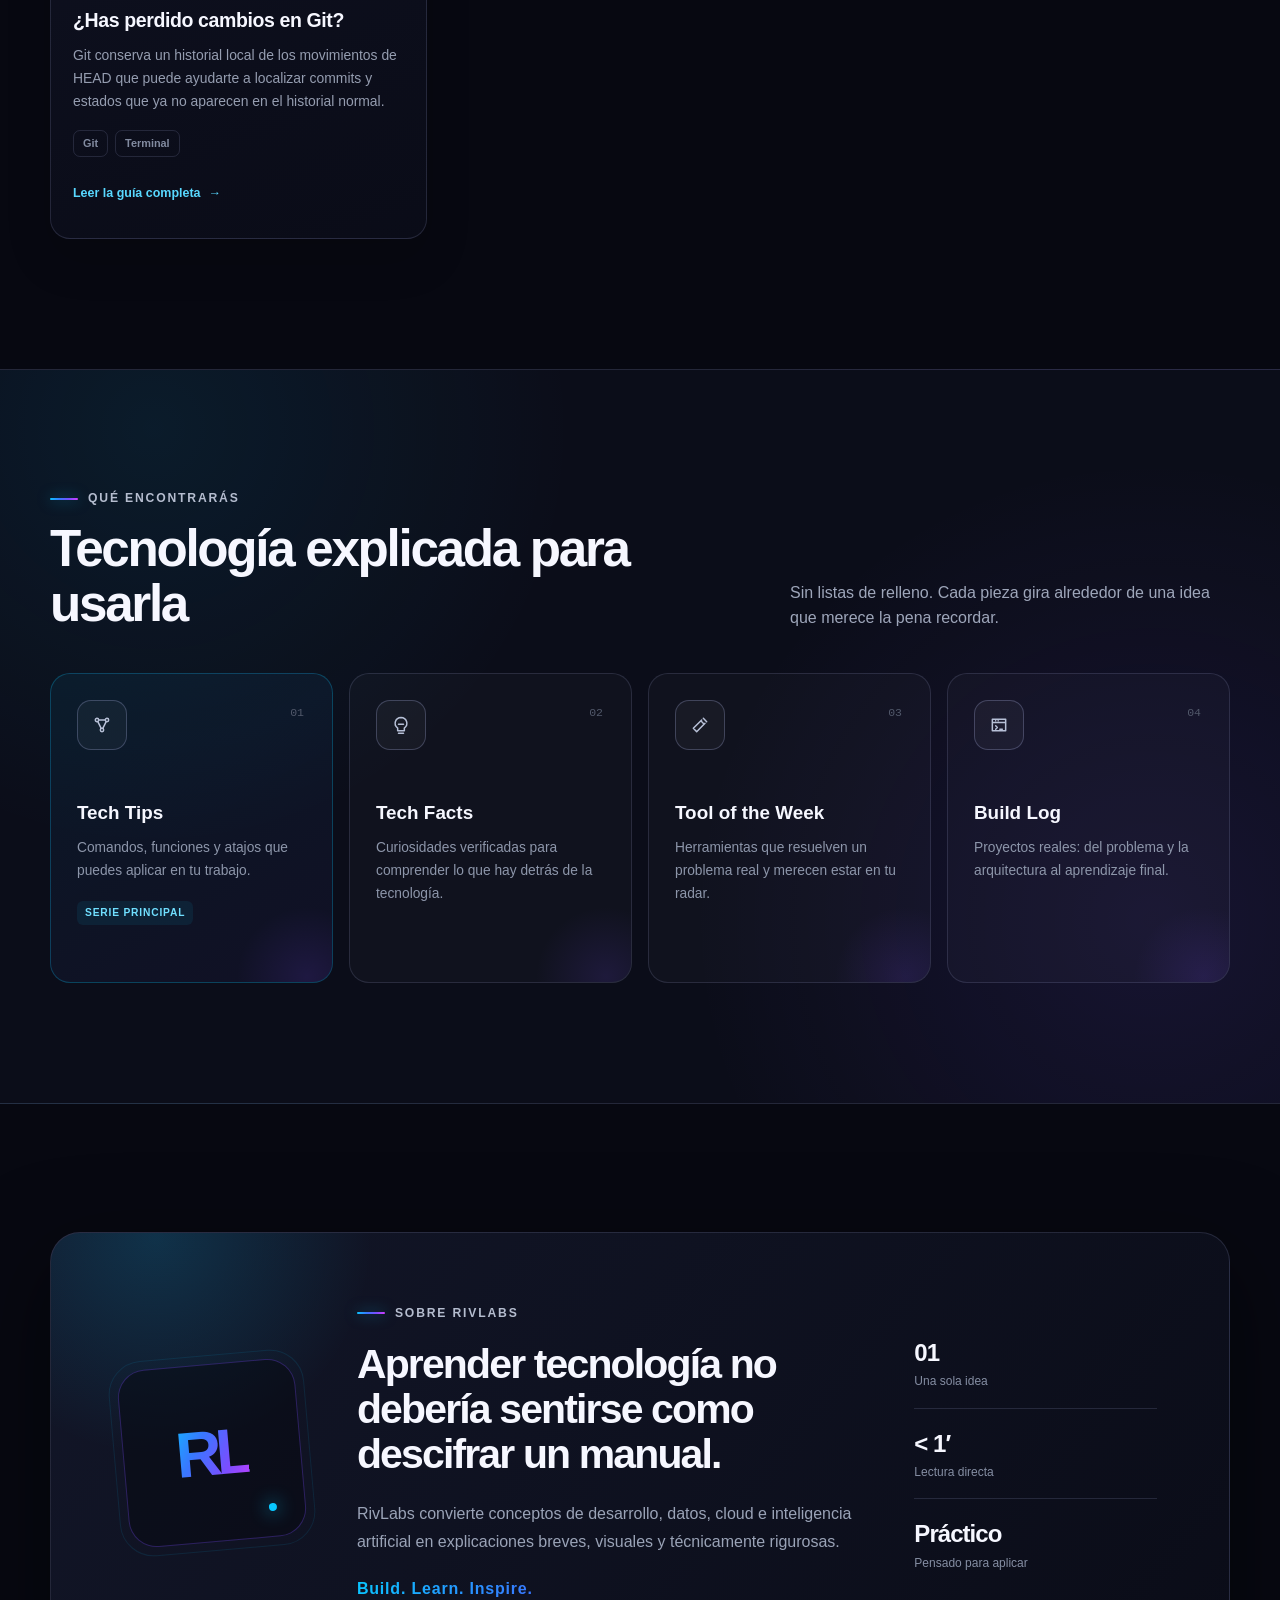
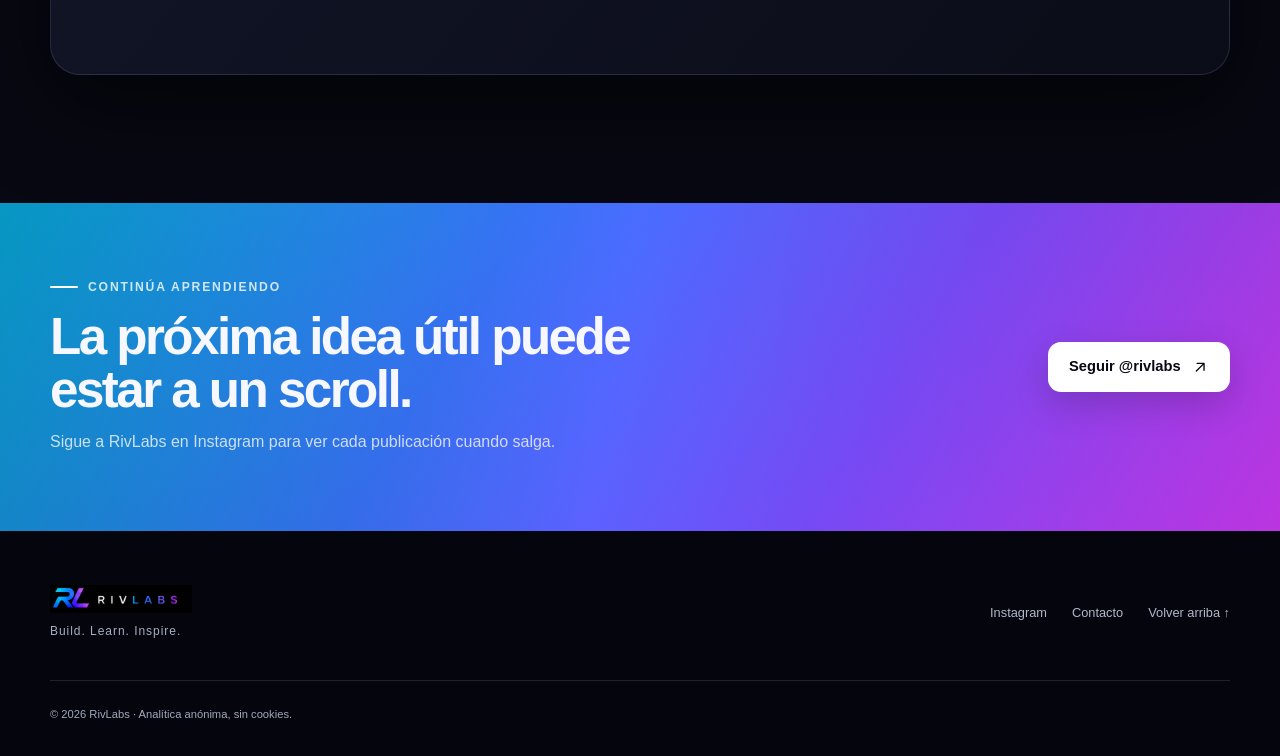
==== commit 6efb79e8: "Add SEO article and privacy-first analytics" ====
--- a/index.html
+++ b/index.html
@@ -5,10 +5,11 @@
   <meta name="viewport" content="width=device-width, initial-scale=1">
   <meta name="theme-color" content="#070811">
   <meta name="description" content="RivLabs enseña una idea tecnológica útil en menos de un minuto: Git, Python, SQL, APIs, cloud, datos, IA y automatización.">
-  <meta name="robots" content="index, follow">
+  <meta name="robots" content="index, follow, max-image-preview:large">
   <link rel="canonical" href="https://rivlabs-arch.github.io/">
   <link rel="icon" type="image/png" href="./assets/brand/rivlabs-icon-512.png">
   <link rel="manifest" href="./site.webmanifest">
+  <link rel="alternate" type="application/rss+xml" title="RivLabs" href="./feed.xml">
   <meta property="og:type" content="website">
   <meta property="og:locale" content="es_ES">
   <meta property="og:site_name" content="RivLabs">
@@ -16,21 +17,40 @@
   <meta property="og:description" content="Una idea tecnológica útil en menos de un minuto.">
   <meta property="og:url" content="https://rivlabs-arch.github.io/">
   <meta property="og:image" content="https://rivlabs-arch.github.io/assets/social/rivlabs-social-preview.png">
+  <meta property="og:image:width" content="1200">
+  <meta property="og:image:height" content="630">
+  <meta property="og:image:alt" content="RivLabs: Build. Learn. Inspire. Tecnología práctica en menos de un minuto.">
   <meta name="twitter:card" content="summary_large_image">
   <meta name="twitter:title" content="RivLabs — Build. Learn. Inspire.">
   <meta name="twitter:description" content="Una idea tecnológica útil en menos de un minuto.">
   <meta name="twitter:image" content="https://rivlabs-arch.github.io/assets/social/rivlabs-social-preview.png">
+  <meta name="twitter:image:alt" content="RivLabs: Build. Learn. Inspire.">
   <title>RivLabs — Una idea útil en menos de un minuto</title>
   <link rel="stylesheet" href="./styles.css">
   <script type="application/ld+json">
   {
     "@context": "https://schema.org",
-    "@type": "WebSite",
-    "name": "RivLabs",
-    "url": "https://rivlabs-arch.github.io/",
-    "description": "Una idea tecnológica útil en menos de un minuto.",
-    "inLanguage": "es-ES",
-    "sameAs": ["https://www.instagram.com/rivlabs/"]
+    "@graph": [
+      {
+        "@type": "WebSite",
+        "@id": "https://rivlabs-arch.github.io/#website",
+        "name": "RivLabs",
+        "url": "https://rivlabs-arch.github.io/",
+        "description": "Una idea tecnológica útil en menos de un minuto.",
+        "inLanguage": "es-ES",
+        "publisher": { "@id": "https://rivlabs-arch.github.io/#organization" }
+      },
+      {
+        "@type": "Organization",
+        "@id": "https://rivlabs-arch.github.io/#organization",
+        "name": "RivLabs",
+        "url": "https://rivlabs-arch.github.io/",
+        "logo": "https://rivlabs-arch.github.io/assets/brand/rivlabs-icon-512.png",
+        "email": "rivlabs.info@gmail.com",
+        "slogan": "Build. Learn. Inspire.",
+        "sameAs": ["https://www.instagram.com/rivlabs/"]
+      }
+    ]
   }
   </script>
 </head>
@@ -92,7 +112,7 @@
             <span class="new-badge"><i></i> Publicado</span>
           </div>
           <button class="featured-cover" type="button" data-open-post="tech-tip-001" aria-label="Abrir Tech Tip 001: ¿Has perdido cambios en Git?">
-            <img src="./assets/posts/tech-tip-001/tech_tip_001_slide_01.png" width="1254" height="1254" alt="Portada del Tech Tip 001: ¿Has perdido cambios en Git? Puede que no.">
+            <img src="./assets/posts/tech-tip-001/tech_tip_001_slide_01.webp" width="1254" height="1254" fetchpriority="high" alt="Portada del Tech Tip 001: ¿Has perdido cambios en Git? Puede que no.">
             <span class="cover-action" aria-hidden="true">
               <svg viewBox="0 0 24 24"><path d="M8 5v14l11-7Z"/></svg>
             </span>
@@ -133,7 +153,7 @@
       <div class="content-grid" data-content-grid>
         <article class="post-card" data-post-card data-series="Tech Tips" data-search-text="git reflog recuperar commits cambios historial head tech tips">
           <button class="post-cover" type="button" data-open-post="tech-tip-001" aria-label="Leer Tech Tip 001: ¿Has perdido cambios en Git?">
-            <img src="./assets/posts/tech-tip-001/tech_tip_001_slide_01.png" width="1254" height="1254" loading="lazy" alt="Portada del Tech Tip 001 sobre git reflog">
+            <img src="./assets/posts/tech-tip-001/tech_tip_001_slide_01.webp" width="1254" height="1254" loading="lazy" alt="Portada del Tech Tip 001 sobre git reflog">
             <span class="post-overlay" aria-hidden="true">Leer carrusel <svg viewBox="0 0 24 24"><path d="m9 18 6-6-6-6"/></svg></span>
           </button>
           <div class="post-body">
@@ -146,6 +166,7 @@
             <div class="post-tags" aria-label="Temas">
               <span>Git</span><span>Terminal</span>
             </div>
+            <a class="post-read-more" href="./git/recuperar-commits-con-git-reflog/">Leer la guía completa <span aria-hidden="true">→</span></a>
           </div>
         </article>
       </div>
@@ -245,7 +266,7 @@
         <a href="mailto:rivlabs.info@gmail.com">Contacto</a>
         <a href="#inicio">Volver arriba ↑</a>
       </div>
-      <p class="footer-note">© <span data-year>2026</span> RivLabs · Sin cookies ni rastreo.</p>
+      <p class="footer-note">© <span data-year>2026</span> RivLabs · Analítica anónima, sin cookies.</p>
     </div>
   </footer>
 
@@ -297,6 +318,7 @@
   </dialog>
 
   <div class="toast" role="status" aria-live="polite" aria-atomic="true" data-toast></div>
+  <script src="./analytics.js" defer></script>
   <script src="./app.js" defer></script>
 </body>
 </html>
--- a/styles.css
+++ b/styles.css
@@ -851,6 +851,27 @@
   font-weight: 650;
 }
 
+.post-read-more {
+  min-height: 44px;
+  display: inline-flex;
+  align-items: center;
+  gap: 8px;
+  margin-top: 15px;
+  color: #58d8ff;
+  font-size: 0.78rem;
+  font-weight: 750;
+  text-decoration: none;
+}
+
+.post-read-more span {
+  transition: transform 160ms ease;
+}
+
+.post-read-more:hover span,
+.post-read-more:focus-visible span {
+  transform: translateX(3px);
+}
+
 .empty-state {
   min-height: 320px;
   place-items: center;
@@ -1190,7 +1211,7 @@
 
 .footer-brand p {
   margin: 9px 0 0;
-  color: #9098aa;
+  color: #a6aec1;
   font-size: 0.75rem;
   letter-spacing: 0.08em;
 }
@@ -1200,7 +1221,7 @@
   flex-wrap: wrap;
   justify-content: end;
   gap: 25px;
-  color: #98a0b2;
+  color: #b0b8cb;
   font-size: 0.8rem;
 }
 
@@ -1220,7 +1241,7 @@
   margin: 3px 0 0;
   padding-top: 25px;
   border-top: 1px solid var(--line);
-  color: #858da0;
+  color: #a0a9bd;
   font-size: 0.7rem;
 }
 
